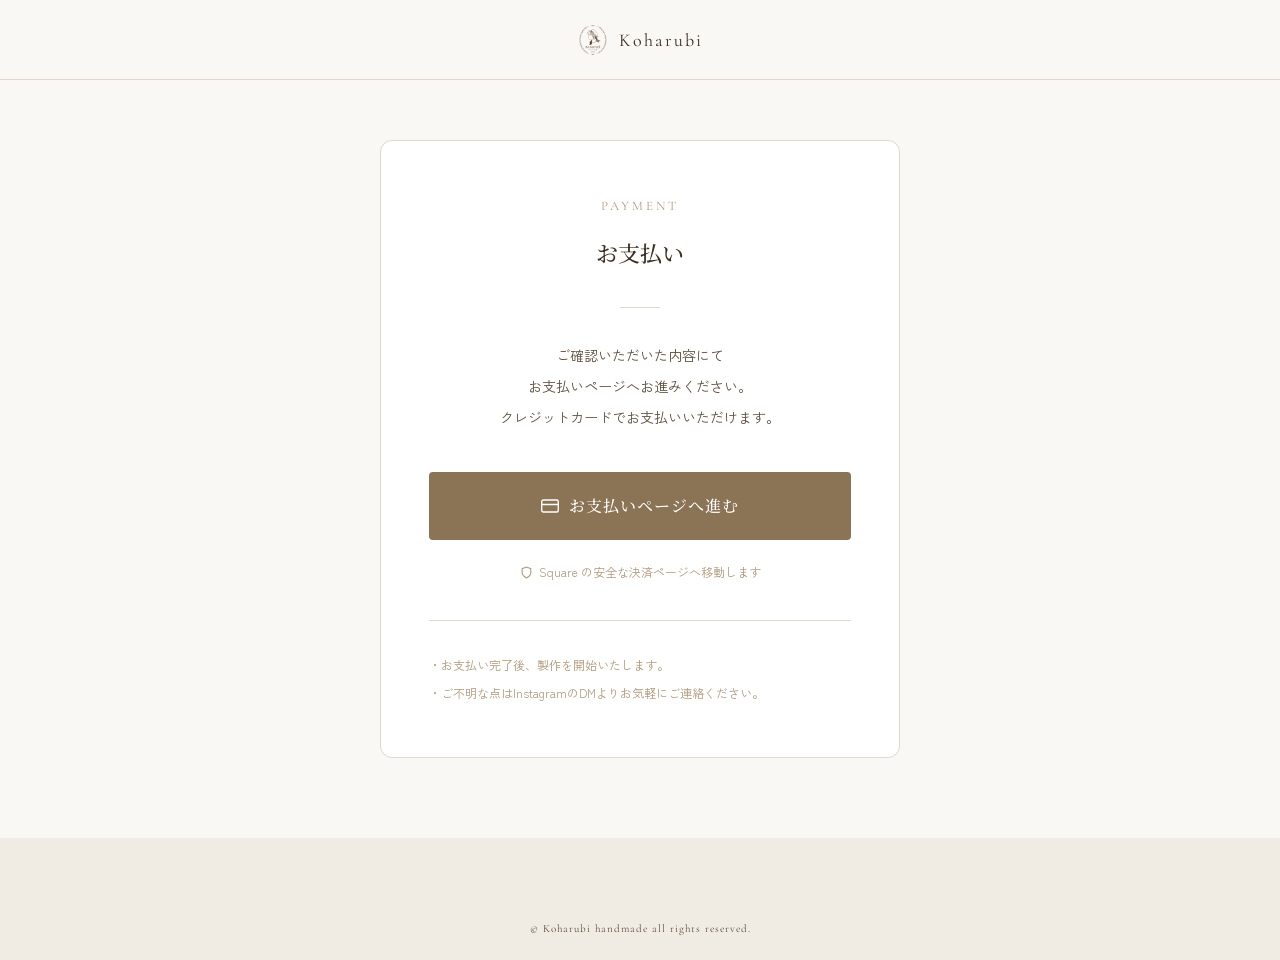
==== payment.html @ f440c25e "feat: add payment page (Square link, noindex)" ====
<!DOCTYPE html>
<html lang="ja">
<head>
<!-- Google tag (gtag.js) -->
<script async src="https://www.googletagmanager.com/gtag/js?id=G-552MFGQY40"></script>
<script>
  window.dataLayer = window.dataLayer || [];
  function gtag(){dataLayer.push(arguments);}
  gtag('js', new Date());
  gtag('config', 'G-552MFGQY40');
</script>

  <meta charset="UTF-8">
  <meta name="viewport" content="width=device-width, initial-scale=1.0">
  <meta name="robots" content="noindex">
  <title>お支払いページ | Koharubi コハルビ</title>

  <!-- Fonts -->
  <link rel="preconnect" href="https://fonts.googleapis.com">
  <link rel="preconnect" href="https://fonts.gstatic.com" crossorigin>
  <link href="https://fonts.googleapis.com/css2?family=Cormorant+Garamond:ital,wght@0,400;0,600;1,400&family=Noto+Serif+JP:wght@300;400;500;600&family=Zen+Kaku+Gothic+New:wght@300;400;500&display=swap" rel="stylesheet">

  <!-- Favicon -->
  <link rel="icon" type="image/png" href="images/favicon-32.png" sizes="32x32">
  <link rel="apple-touch-icon" href="images/apple-touch-icon.png">

  <link rel="stylesheet" href="css/style.css">

  <style>
    .payment-page {
      min-height: calc(100vh - var(--header-height));
      display: flex;
      align-items: center;
      justify-content: center;
      padding: calc(var(--header-height) + 60px) 24px 80px;
      background-color: var(--color-bg);
    }

    .payment-card {
      max-width: 520px;
      width: 100%;
      background: var(--color-white);
      border: 1px solid var(--color-border);
      border-radius: 12px;
      padding: 52px 48px;
      text-align: center;
    }

    .payment-en {
      font-family: var(--font-serif-en);
      font-size: 13px;
      letter-spacing: 3px;
      color: var(--color-accent-light);
      text-transform: uppercase;
      margin-bottom: 12px;
    }

    .payment-title {
      font-family: var(--font-serif-jp);
      font-size: 22px;
      font-weight: 500;
      color: var(--color-text);
      margin-bottom: 32px;
    }

    .payment-divider {
      width: 40px;
      height: 1px;
      background: var(--color-border);
      margin: 0 auto 32px;
    }

    .payment-message {
      font-size: 14px;
      line-height: 2.2;
      color: var(--color-text-light);
      margin-bottom: 40px;
    }

    .payment-btn {
      display: inline-flex;
      align-items: center;
      justify-content: center;
      gap: 10px;
      width: 100%;
      padding: 18px 32px;
      background: var(--color-accent);
      color: var(--color-white);
      font-family: var(--font-serif-jp);
      font-size: 16px;
      font-weight: 500;
      letter-spacing: 1px;
      border-radius: 4px;
      transition: opacity 0.3s, transform 0.2s;
      touch-action: manipulation;
      text-decoration: none;
    }

    .payment-btn:hover {
      opacity: 0.85;
      transform: translateY(-1px);
    }

    .payment-btn:active {
      transform: translateY(0);
    }

    .payment-security {
      display: flex;
      align-items: center;
      justify-content: center;
      gap: 6px;
      margin-top: 20px;
      font-size: 12px;
      color: var(--color-accent-light);
    }

    .payment-note {
      margin-top: 36px;
      padding-top: 32px;
      border-top: 1px solid var(--color-border);
      font-size: 12px;
      color: var(--color-accent-light);
      line-height: 2;
      text-align: left;
    }

    .payment-note p + p {
      margin-top: 4px;
    }

    /* シンプルヘッダー（payment専用） */
    .payment-header {
      position: fixed;
      top: 0;
      left: 0;
      right: 0;
      height: var(--header-height);
      background: rgba(250, 248, 245, 0.95);
      backdrop-filter: blur(10px);
      z-index: 1000;
      display: flex;
      align-items: center;
      justify-content: center;
      border-bottom: 1px solid var(--color-border);
    }

    .payment-header-logo {
      display: flex;
      align-items: center;
      gap: 10px;
      text-decoration: none;
    }

    .payment-header-logo img {
      width: 32px;
      height: 32px;
      object-fit: contain;
    }

    .payment-header-logo .logo-main {
      font-family: var(--font-serif-en);
      font-size: 18px;
      font-weight: 400;
      letter-spacing: 2px;
      color: var(--color-text);
    }

    @media (max-width: 480px) {
      .payment-card {
        padding: 40px 28px;
      }
    }
  </style>
</head>
<body>

  <header class="payment-header">
    <a href="index.html" class="payment-header-logo">
      <img src="images/logo2.png" alt="Koharubi">
      <span class="logo-main">Koharubi</span>
    </a>
  </header>

  <main class="payment-page">
    <div class="payment-card">

      <p class="payment-en">Payment</p>
      <h1 class="payment-title">お支払い</h1>
      <div class="payment-divider"></div>

      <p class="payment-message">
        ご確認いただいた内容にて<br>
        お支払いページへお進みください。<br>
        クレジットカードでお支払いいただけます。
      </p>

      <a href="https://square.link/u/zRcAb6cw" target="_blank" rel="noopener" class="payment-btn">
        <svg width="18" height="18" viewBox="0 0 24 24" fill="none" stroke="currentColor" stroke-width="1.8" stroke-linecap="round" stroke-linejoin="round">
          <rect x="1" y="4" width="22" height="16" rx="2" ry="2"/>
          <line x1="1" y1="10" x2="23" y2="10"/>
        </svg>
        お支払いページへ進む
      </a>

      <p class="payment-security">
        <svg width="13" height="13" viewBox="0 0 24 24" fill="none" stroke="currentColor" stroke-width="2"><path d="M12 22s8-4 8-10V5l-8-3-8 3v7c0 6 8 10 8 10z"/></svg>
        Square の安全な決済ページへ移動します
      </p>

      <div class="payment-note">
        <p>・お支払い完了後、製作を開始いたします。</p>
        <p>・ご不明な点はInstagramのDMよりお気軽にご連絡ください。</p>
      </div>

    </div>
  </main>

  <footer class="site-footer">
    <div class="footer-bottom">
      <p>&copy; Koharubi handmade all rights reserved.</p>
    </div>
  </footer>

</body>
</html>
---- css/style.css ----
/* ===== Reset & Base ===== */
*, *::before, *::after {
  margin: 0;
  padding: 0;
  box-sizing: border-box;
}

:root {
  --color-bg: #faf8f5;
  --color-bg-warm: #f5f0eb;
  --color-bg-cream: #f0ebe3;
  --color-text: #3d2e1f;
  --color-text-light: #5e4e3c;
  --color-accent: #8b7355;
  --color-accent-light: #b09a7c;
  --color-border: #e0d8cc;
  --color-white: #ffffff;

  --font-serif-en: 'Cormorant Garamond', 'Georgia', serif;
  --font-serif-jp: 'Noto Serif JP', 'Yu Mincho', serif;
  --font-sans-jp: 'Zen Kaku Gothic New', 'Hiragino Kaku Gothic ProN', sans-serif;

  --header-height: 80px;
}

html {
  scroll-behavior: smooth;
  scroll-padding-top: var(--header-height);
}

body {
  font-family: var(--font-sans-jp);
  font-weight: 400;
  color: var(--color-text);
  background-color: var(--color-bg);
  line-height: 2;
  font-size: 16px;
  -webkit-font-smoothing: antialiased;
}


a {
  color: var(--color-accent);
  text-decoration: none;
  transition: opacity 0.3s;
}

a:hover {
  opacity: 0.7;
}

img {
  max-width: 100%;
  height: auto;
  display: block;
}

/* ===== Header ===== */
.site-header {
  position: fixed;
  top: 0;
  left: 0;
  right: 0;
  height: var(--header-height);
  background: rgba(250, 248, 245, 0.95);
  backdrop-filter: blur(10px);
  z-index: 1000;
  transition: box-shadow 0.3s;
}

.site-header.scrolled {
  box-shadow: 0 2px 20px rgba(74, 55, 40, 0.08);
}

.header-inner {
  max-width: 1200px;
  margin: 0 auto;
  height: 100%;
  display: flex;
  align-items: center;
  justify-content: space-between;
  padding: 0 24px;
}

.logo {
  display: flex;
  align-items: center;
  gap: 10px;
  line-height: 1.2;
}

.logo-icon {
  width: 50px;
  height: 50px;
  object-fit: contain;
  border-radius: 50%;
}

.logo-text {
  display: flex;
  flex-direction: column;
}

.logo-main {
  font-family: var(--font-serif-en);
  font-size: 22px;
  font-weight: 600;
  color: var(--color-text);
  letter-spacing: 2px;
}

.logo-sub {
  font-family: var(--font-serif-jp);
  font-size: 9px;
  color: var(--color-accent);
  letter-spacing: 4px;
}

.main-nav {
  display: flex;
  gap: 28px;
}

.main-nav a {
  font-family: var(--font-serif-en);
  font-size: 14px;
  letter-spacing: 1px;
  color: var(--color-text-light);
  position: relative;
  padding: 4px 0;
}

.main-nav a::after {
  content: '';
  position: absolute;
  bottom: 0;
  left: 0;
  width: 0;
  height: 1px;
  background: var(--color-text);
  transition: width 0.3s;
}

.main-nav a:hover::after,
.main-nav a.active::after {
  width: 100%;
}

.main-nav a:hover,
.main-nav a.active {
  opacity: 1;
  color: var(--color-text);
}

.header-icons {
  display: flex;
  gap: 12px;
}

.header-icons a {
  color: var(--color-text);
  display: flex;
  align-items: center;
  justify-content: center;
  width: 36px;
  height: 36px;
  border: 1px solid var(--color-border);
  border-radius: 50%;
  transition: border-color 0.3s, color 0.3s;
}

.header-icons a:hover {
  border-color: var(--color-accent);
  color: var(--color-accent);
  opacity: 1;
}

.menu-toggle {
  display: none;
  background: none;
  border: none;
  cursor: pointer;
  width: 44px;
  height: 44px;
  position: relative;
  touch-action: manipulation;
}

.menu-toggle span {
  display: block;
  width: 20px;
  height: 1.5px;
  background: var(--color-text);
  position: absolute;
  left: 12px;
  transition: all 0.3s;
}

.menu-toggle span:nth-child(1) { top: 16px; }
.menu-toggle span:nth-child(2) { top: 22px; }
.menu-toggle span:nth-child(3) { top: 28px; }

.menu-toggle.active span:nth-child(1) {
  top: 22px;
  transform: rotate(45deg);
}

.menu-toggle.active span:nth-child(2) {
  opacity: 0;
}

.menu-toggle.active span:nth-child(3) {
  top: 22px;
  transform: rotate(-45deg);
}

/* ===== Hero ===== */
.hero {
  position: relative;
  height: 0;
  padding-bottom: 40%;
  margin-top: var(--header-height);
  background: url('../images/hero3-desktop.jpg') center center / cover no-repeat;
  overflow: hidden;
}

.hero-text-mobile {
  position: absolute;
  top: 50%;
  left: 6%;
  transform: translateY(-50%);
  text-align: left;
}

.hero-title-mobile {
  font-family: var(--font-serif-jp);
  font-size: clamp(20px, 2.5vw, 28px);
  font-weight: 500;
  line-height: 1.8;
  color: var(--color-text);
  letter-spacing: 3px;
}

.hero-divider-mobile {
  width: 40px;
  height: 1px;
  background: var(--color-accent-light);
  margin: 20px 0;
}

.hero-sub-mobile {
  font-family: var(--font-sans-jp);
  font-size: clamp(11px, 1.2vw, 14px);
  line-height: 2;
  color: var(--color-text-light);
}

.sr-only {
  position: absolute;
  width: 1px;
  height: 1px;
  padding: 0;
  margin: -1px;
  overflow: hidden;
  clip: rect(0, 0, 0, 0);
  white-space: nowrap;
  border: 0;
}

.hero-content {
  position: relative;
  z-index: 2;
  padding: 0 8%;
  margin-top: var(--header-height);
}

.hero-lead {
  font-family: var(--font-serif-jp);
  font-size: clamp(18px, 3vw, 28px);
  font-weight: 300;
  letter-spacing: 4px;
  line-height: 2;
  color: var(--color-text);
}

.hero-title {
  font-family: var(--font-serif-jp);
  font-size: clamp(32px, 5vw, 52px);
  font-weight: 400;
  letter-spacing: 8px;
  margin-top: 8px;
  color: var(--color-text);
}

.hero-desc {
  font-family: var(--font-sans-jp);
  font-size: 14px;
  color: var(--color-text-light);
  margin-top: 24px;
  letter-spacing: 1px;
  line-height: 2;
}

.hero-scroll {
  position: absolute;
  bottom: 40px;
  right: 40px;
  display: flex;
  flex-direction: column;
  align-items: center;
  gap: 8px;
  z-index: 2;
}

.hero-scroll span {
  font-family: var(--font-serif-en);
  font-size: 11px;
  letter-spacing: 2px;
  color: var(--color-text-light);
  writing-mode: vertical-lr;
}

.scroll-line {
  width: 1px;
  height: 60px;
  background: var(--color-accent-light);
  position: relative;
  overflow: hidden;
}

.scroll-line::after {
  content: '';
  position: absolute;
  top: -60px;
  left: 0;
  width: 1px;
  height: 60px;
  background: var(--color-accent);
  animation: scrollDown 2s ease-in-out infinite;
}

@keyframes scrollDown {
  0% { top: -60px; }
  100% { top: 60px; }
}

/* ===== Lace Divider ===== */
.lace-divider {
  height: 24px;
  background: var(--color-bg);
  position: relative;
  overflow: hidden;
}

.lace-divider::before {
  content: '';
  position: absolute;
  top: -12px;
  left: 0;
  right: 0;
  height: 24px;
  background:
    radial-gradient(circle at 12px 0, transparent 12px, var(--color-bg) 12px);
  background-size: 24px 24px;
}

/* ===== Section Titles ===== */
.section-title {
  font-family: var(--font-serif-en);
  font-size: clamp(28px, 4vw, 38px);
  font-weight: 400;
  text-align: center;
  letter-spacing: 4px;
  color: var(--color-text);
  margin-bottom: 8px;
}

.title-icon {
  font-size: 16px;
  vertical-align: super;
  color: var(--color-accent-light);
}

.section-subtitle {
  font-family: var(--font-serif-jp);
  font-size: 14px;
  text-align: center;
  color: var(--color-text-light);
  letter-spacing: 3px;
  margin-bottom: 48px;
}

.section-title-sm {
  font-family: var(--font-serif-jp);
  font-size: clamp(18px, 2.5vw, 24px);
  font-weight: 400;
  letter-spacing: 3px;
  color: var(--color-text);
  margin-bottom: 24px;
  line-height: 1.8;
}

/* ===== About ===== */
.about {
  padding: 80px 24px;
  background: var(--color-bg);
}

.about-inner {
  max-width: 960px;
  margin: 0 auto;
  display: flex;
  align-items: center;
  gap: 60px;
}

.about-logo-wrap {
  flex-shrink: 0;
}

.about-logo-img {
  width: 200px;
  height: auto;
}

.about-text p {
  font-family: var(--font-sans-jp);
  font-size: 15px;
  line-height: 2.2;
  color: var(--color-text-light);
  margin-bottom: 14px;
}

/* ===== Collection ===== */
.collection {
  padding: 80px 24px;
  background: var(--color-bg-warm);
}

.collection-link {
  display: block;
  text-align: center;
  font-family: var(--font-serif-en);
  font-size: 13px;
  letter-spacing: 1px;
  margin-bottom: 40px;
  border: 1px solid var(--color-accent);
  display: inline-block;
  padding: 10px 32px;
  margin: 0 auto 40px;
  display: table;
  transition: background 0.3s, color 0.3s;
}

.collection-link:hover {
  background: var(--color-accent);
  color: var(--color-white);
  opacity: 1;
}

.gallery {
  max-width: 900px;
  margin: 0 auto;
  display: grid;
  grid-template-columns: repeat(2, 1fr);
  gap: 16px;
}

.gallery-item {
  aspect-ratio: 4 / 5;
  overflow: hidden;
  border-radius: 4px;
}

.gallery-placeholder {
  width: 100%;
  height: 100%;
  display: flex;
  align-items: center;
  justify-content: center;
  transition: transform 0.5s;
  position: relative;
}

.gallery-placeholder span {
  font-family: var(--font-serif-jp);
  font-size: 14px;
  color: var(--color-text-light);
  letter-spacing: 2px;
  opacity: 0.7;
}

.gallery-item img {
  width: 100%;
  height: 100%;
  object-fit: cover;
  transition: transform 0.5s;
}

.gallery-item:hover img {
  transform: scale(1.05);
}

/* ===== Info Cards ===== */
.info-cards {
  padding: 80px 24px;
  background: var(--color-bg);
}

.info-cards-inner {
  max-width: 960px;
  margin: 0 auto;
  display: grid;
  grid-template-columns: repeat(3, 1fr);
  gap: 24px;
}

.info-card {
  display: flex;
  flex-direction: column;
  align-items: center;
  text-align: center;
  padding: 40px 24px;
  background: var(--color-white);
  border: 1px solid var(--color-border);
  border-radius: 4px;
  transition: box-shadow 0.3s, transform 0.3s;
  color: var(--color-text);
}

.info-card:hover {
  box-shadow: 0 8px 30px rgba(74, 55, 40, 0.08);
  transform: translateY(-4px);
  opacity: 1;
}

.info-card-icon {
  margin-bottom: 16px;
}

.info-card h3 {
  font-family: var(--font-serif-en);
  font-size: 22px;
  font-weight: 400;
  letter-spacing: 2px;
  margin-bottom: 4px;
}

.info-card-jp {
  font-family: var(--font-serif-jp);
  font-size: 11px;
  color: var(--color-text-light);
  letter-spacing: 2px;
  margin-bottom: 16px;
}

.info-card-desc {
  font-size: 14px;
  color: var(--color-text-light);
  line-height: 1.9;
  margin-bottom: 16px;
}

.info-card-link {
  font-family: var(--font-serif-en);
  font-size: 13px;
  color: var(--color-accent);
  letter-spacing: 1px;
  border-bottom: 1px solid var(--color-accent);
  padding-bottom: 2px;
}

/* ===== Order Section ===== */
.order-section {
  padding: 80px 24px;
  background: var(--color-bg-cream);
}

.order-steps {
  max-width: 800px;
  margin: 0 auto;
  display: grid;
  grid-template-columns: repeat(3, 1fr);
  gap: 40px;
}

.order-step {
  text-align: center;
}

.step-num {
  font-family: var(--font-serif-en);
  font-size: 36px;
  font-weight: 300;
  color: var(--color-accent-light);
  margin-bottom: 8px;
}

.step-icon {
  color: var(--color-accent);
  width: 36px;
  height: 36px;
  margin-bottom: 12px;
}

.order-step h3 {
  font-family: var(--font-serif-jp);
  font-size: 16px;
  font-weight: 500;
  letter-spacing: 2px;
  margin-bottom: 12px;
}

.order-step p {
  font-size: 14px;
  color: var(--color-text-light);
  line-height: 2;
}

.order-note {
  max-width: 600px;
  margin: 48px auto 0;
  padding: 24px 32px;
  border: 1px solid var(--color-border);
  border-radius: 8px;
  background: rgba(255,255,255,0.5);
}

.order-note-title {
  font-family: var(--font-serif-jp);
  font-size: 14px;
  font-weight: 500;
  letter-spacing: 2px;
  margin-bottom: 12px;
  text-align: center;
}

.order-note ul {
  list-style: none;
  padding: 0;
  margin: 0;
}

.order-note li {
  font-size: 13px;
  color: var(--color-text-light);
  line-height: 1.8;
  padding-left: 1em;
  text-indent: -1em;
}

.order-note li::before {
  content: "\b7\a0";
}

/* ===== Size Section ===== */
.size-section {
  padding: 80px 24px;
  background: var(--color-bg);
}

.size-table-wrap {
  max-width: 640px;
  margin: 0 auto;
  overflow-x: auto;
}

.size-table {
  width: 100%;
  border-collapse: collapse;
  font-size: 14px;
}

.size-table th,
.size-table td {
  padding: 14px 20px;
  text-align: center;
  border-bottom: 1px solid var(--color-border);
}

.size-table th {
  font-family: var(--font-serif-jp);
  font-weight: 500;
  font-size: 14px;
  color: var(--color-accent);
  letter-spacing: 1px;
  background: var(--color-bg-warm);
}

.size-table td {
  font-size: 14px;
  color: var(--color-text-light);
}

.size-table tbody tr:hover {
  background: var(--color-bg-warm);
}

.size-note {
  max-width: 640px;
  margin: 24px auto 0;
  font-size: 13px;
  color: var(--color-text-light);
  text-align: center;
}

/* ===== FAQ Section ===== */
.faq-section {
  padding: 80px 24px;
  background: var(--color-bg-warm);
}

.faq-list {
  max-width: 720px;
  margin: 0 auto;
}

.faq-item {
  border-bottom: 1px solid var(--color-border);
}

.faq-item summary {
  display: flex;
  align-items: center;
  padding: 20px 0;
  font-family: var(--font-serif-jp);
  font-size: 16px;
  font-weight: 500;
  cursor: pointer;
  list-style: none;
  position: relative;
  padding-right: 40px;
  touch-action: manipulation;
}

.faq-item summary::-webkit-details-marker {
  display: none;
}

.faq-item summary::after {
  content: '+';
  position: absolute;
  right: 0;
  font-family: var(--font-serif-en);
  font-size: 20px;
  font-weight: 300;
  color: var(--color-accent);
  transition: transform 0.3s;
}

.faq-item[open] summary::after {
  transform: rotate(45deg);
}

.faq-item p {
  padding: 0 0 20px;
  font-size: 15px;
  color: var(--color-text-light);
  line-height: 2;
}

/* ===== Contact Section ===== */
.contact-section {
  padding: 80px 24px;
  background: var(--color-bg);
  text-align: center;
}

.contact-text {
  font-family: var(--font-sans-jp);
  font-size: 15px;
  color: var(--color-text-light);
  line-height: 2;
  margin-bottom: 32px;
}

.contact-methods {
  display: flex;
  gap: 20px;
  justify-content: center;
  flex-wrap: wrap;
}

.contact-btn {
  display: inline-flex;
  align-items: center;
  gap: 10px;
  padding: 14px 32px;
  font-size: 14px;
  letter-spacing: 1px;
  border-radius: 4px;
  transition: all 0.3s;
  min-width: 44px;
  min-height: 44px;
  touch-action: manipulation;
}

.contact-btn-ig {
  background: var(--color-text);
  color: var(--color-white);
}

.contact-btn-ig:hover {
  opacity: 0.85;
  color: var(--color-white);
}

.contact-btn-mail {
  border: 1px solid var(--color-accent);
  color: var(--color-accent);
}

.contact-btn-mail:hover {
  background: var(--color-accent);
  color: var(--color-white);
  opacity: 1;
}

/* ===== Footer ===== */
.site-footer {
  background: var(--color-bg-cream);
  padding: 60px 24px 0;
}

.footer-inner {
  max-width: 960px;
  margin: 0 auto;
  display: grid;
  grid-template-columns: 1.5fr 1fr 1fr 1fr;
  gap: 40px;
  padding-bottom: 40px;
  border-bottom: 1px solid var(--color-border);
}

.footer-logo {
  font-family: var(--font-serif-en);
  font-size: 22px;
  font-weight: 600;
  color: var(--color-text);
  letter-spacing: 2px;
  display: block;
}

.footer-logo-jp {
  font-family: var(--font-serif-jp);
  font-size: 10px;
  color: var(--color-accent);
  letter-spacing: 4px;
  display: block;
  margin-bottom: 12px;
}

.footer-tagline {
  font-size: 12px;
  color: var(--color-text-light);
  line-height: 1.8;
}

.footer-nav h4 {
  font-family: var(--font-serif-en);
  font-size: 13px;
  font-weight: 400;
  letter-spacing: 1px;
  margin-bottom: 16px;
  color: var(--color-text);
}

.footer-nav a {
  display: block;
  font-size: 12px;
  color: var(--color-text-light);
  margin-bottom: 10px;
  letter-spacing: 0.5px;
}

.footer-bottom {
  padding: 20px 0;
  text-align: center;
}

.footer-bottom p {
  font-family: var(--font-serif-en);
  font-size: 11px;
  color: var(--color-text-light);
  letter-spacing: 1px;
}

/* ===== Utilities ===== */
.pc-only {
  display: inline;
}

/* ===== Animations ===== */
.fade-in {
  opacity: 0;
  transform: translateY(20px);
  transition: opacity 0.8s ease, transform 0.8s ease;
}

.fade-in.visible {
  opacity: 1;
  transform: translateY(0);
}

/* ===== Responsive ===== */
@media (max-width: 768px) {
  :root {
    --header-height: 60px;
  }

  .menu-toggle {
    display: flex;
    align-items: center;
    justify-content: center;
    z-index: 1100;
  }

  .main-nav {
    position: fixed;
    top: 0;
    right: 0;
    width: 55%;
    height: 100vh;
    background: linear-gradient(to right, rgba(250, 248, 245, 0) 0%, rgba(250, 248, 245, 0.85) 40%, #faf8f5 70%);
    backdrop-filter: blur(6px);
    flex-direction: column;
    align-items: flex-end;
    justify-content: center;
    gap: 0;
    z-index: 1050;
    overflow: hidden;
    transform: translateX(100%);
    transition: transform 0.3s ease;
    display: flex;
    box-shadow: none;
  }

  .main-nav.open {
    transform: translateX(0);
  }

  .main-nav a {
    display: block;
    width: auto;
    text-align: right;
    font-size: 13px;
    letter-spacing: 3px;
    padding-right: 24px;
    padding-left: 40px;
    text-transform: uppercase;
    padding: 18px 0;
    border-bottom: 1px solid var(--color-border);
    color: var(--color-text);
  }

  .main-nav a:first-child {
    border-top: 1px solid var(--color-border);
  }

  .main-nav a::after {
    display: none;
  }

  .logo-icon {
    width: 40px;
    height: 40px;
  }

  .logo-main {
    font-size: 18px;
  }

  .header-icons {
    display: none;
  }

  .hero {
    height: auto;
    padding-bottom: 0;
    background-image: url('../images/hero3-mobile.jpg');
    background-position: 60% center;
  }

  .hero::before {
    content: '';
    display: block;
    width: 100%;
    padding-bottom: 60%;
    background: inherit;
    background-size: cover;
  }

  .hero-text-mobile {
    position: static;
    transform: none;
    text-align: center;
    padding: 20px 24px 12px;
    background: var(--color-bg);
  }

  .lace-divider {
    height: 8px;
  }

  .about {
    padding-top: 32px;
  }

  .hero-divider-mobile {
    margin: 16px auto;
  }

  .hero-title-mobile {
    font-size: 20px;
    letter-spacing: 2px;
  }

  .hero-sub-mobile {
    display: none;
  }

  .hero-divider-mobile {
    display: none;
  }

  .hero-scroll {
    right: 20px;
    bottom: 24px;
  }

  .pc-only {
    display: none;
  }

  .about-inner {
    flex-direction: column;
    text-align: center;
    gap: 32px;
  }

  .about-logo-img {
    width: 160px;
  }

  .gallery {
    grid-template-columns: repeat(2, 1fr);
    gap: 8px;
  }

  .info-cards-inner {
    grid-template-columns: 1fr;
    gap: 16px;
  }

  .info-card {
    padding: 32px 20px;
  }

  .order-steps {
    grid-template-columns: 1fr;
    gap: 32px;
  }

  .size-table th,
  .size-table td {
    padding: 10px 12px;
    font-size: 12px;
  }

  .contact-methods {
    flex-direction: column;
    align-items: center;
  }

  .footer-inner {
    grid-template-columns: 1fr 1fr;
    gap: 32px;
  }
}

@media (max-width: 480px) {
  body {
    font-size: 14px;
  }

  .gallery {
    grid-template-columns: repeat(2, 1fr);
  }

  .footer-inner {
    grid-template-columns: 1fr;
    gap: 24px;
    text-align: center;
  }
}
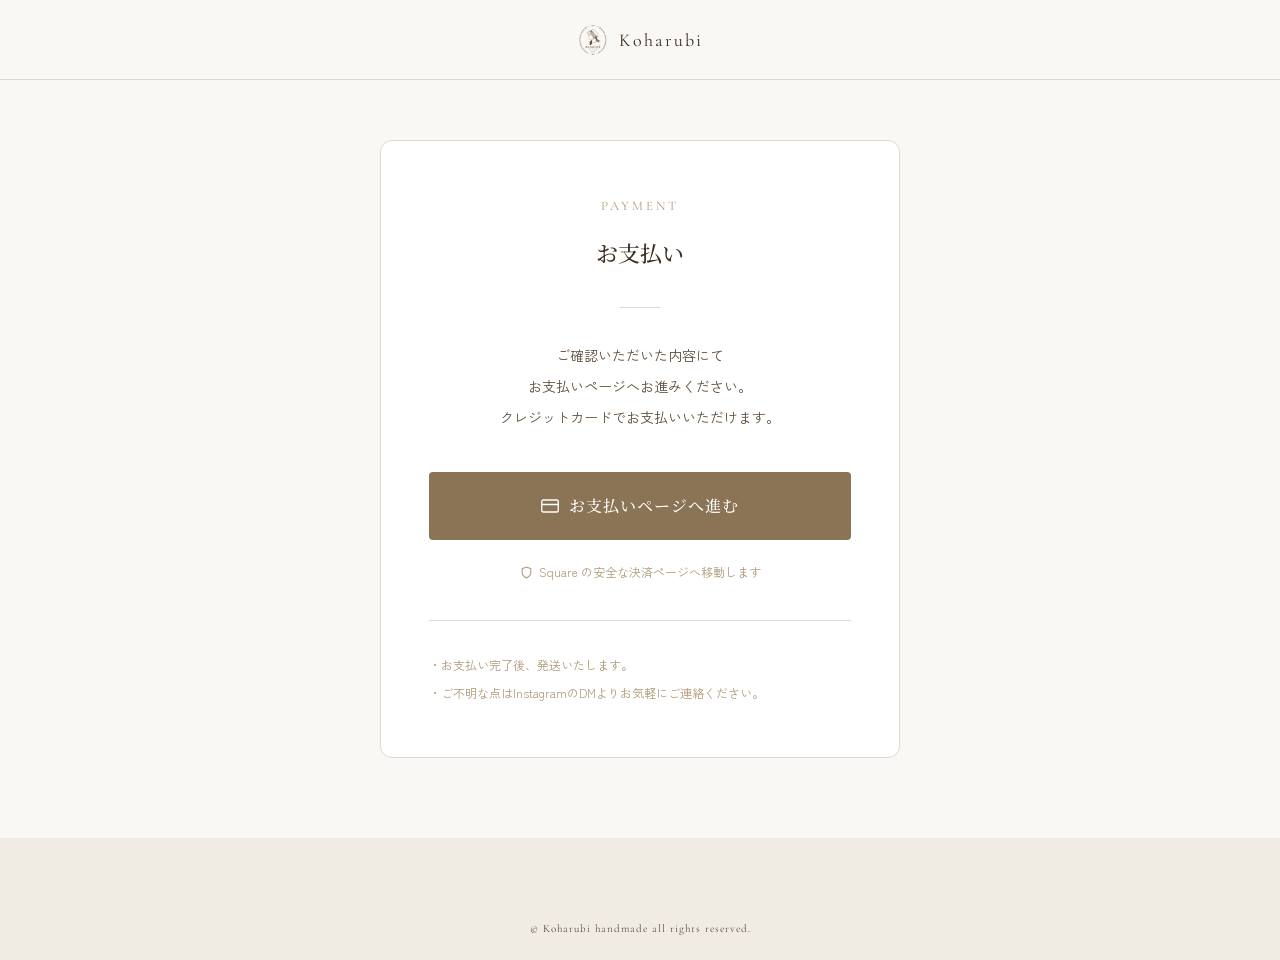
==== commit 6308b0ab: "Update payment note regarding shipping process" ====
--- a/payment.html
+++ b/payment.html
@@ -209,7 +209,7 @@
       </p>
 
       <div class="payment-note">
-        <p>・お支払い完了後、製作を開始いたします。</p>
+        <p>・お支払い完了後、発送いたします。</p>
         <p>・ご不明な点はInstagramのDMよりお気軽にご連絡ください。</p>
       </div>
 
